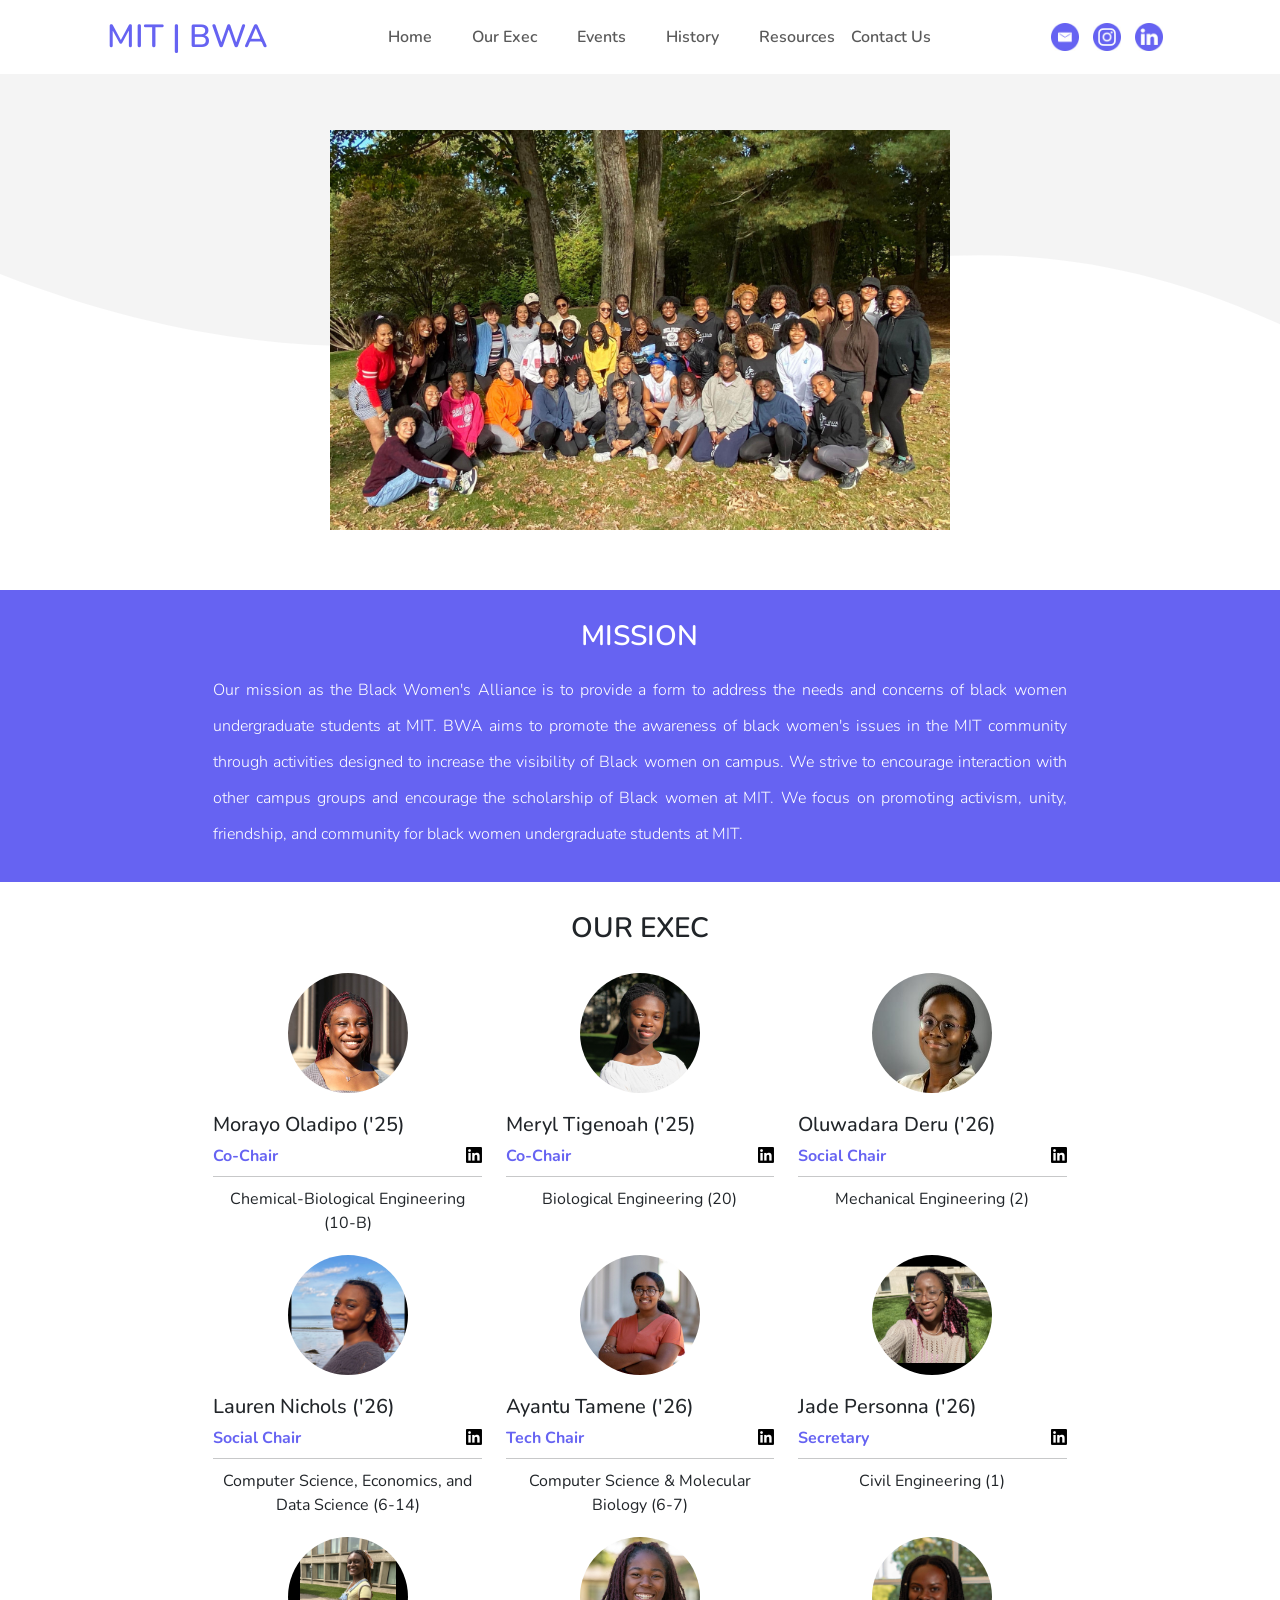
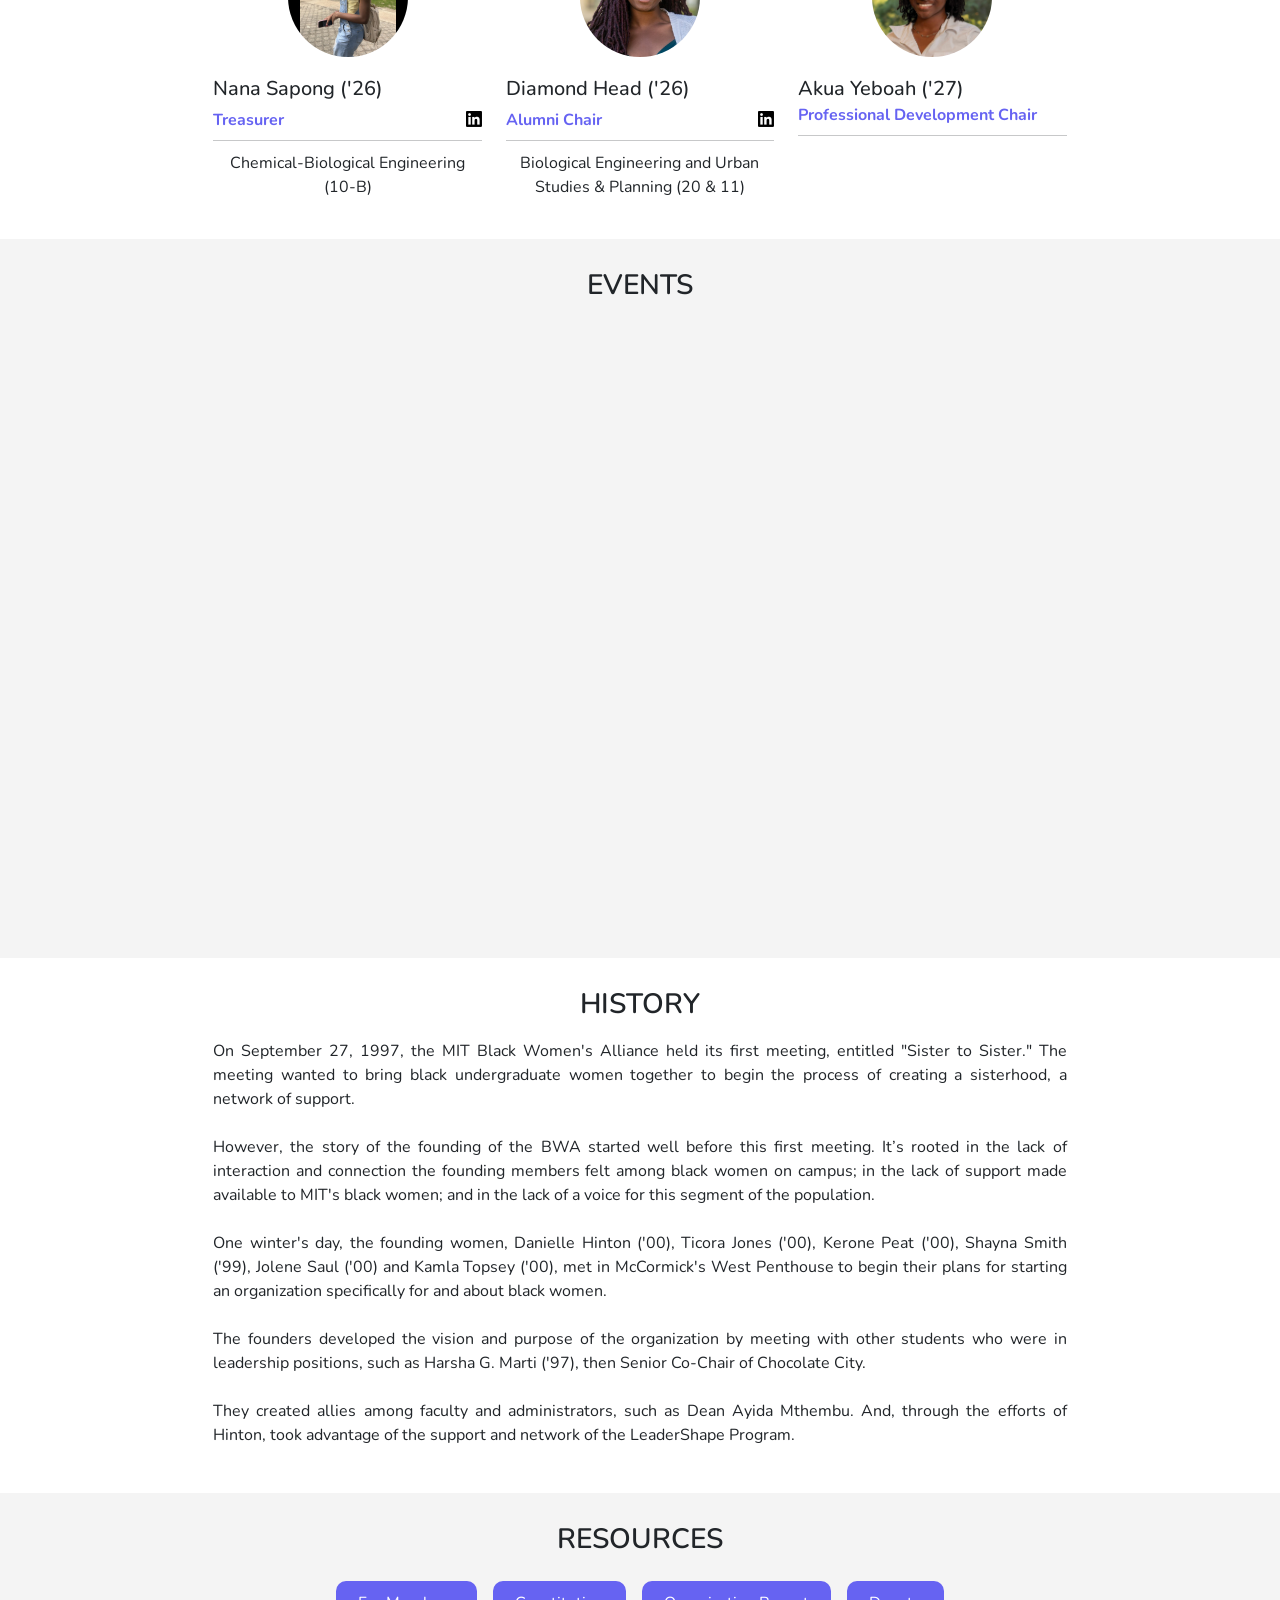
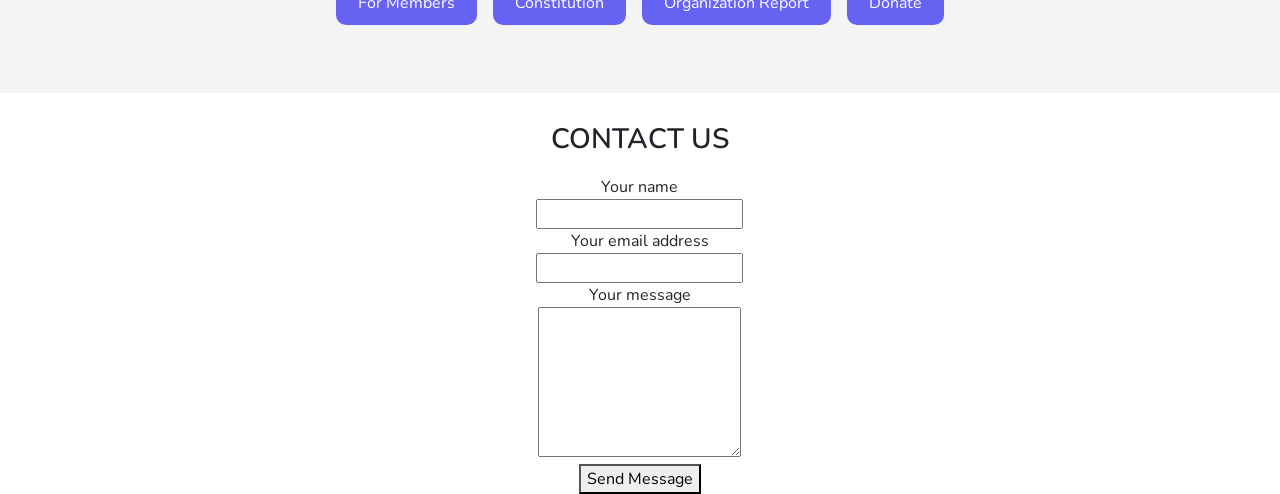
==== index.html @ 475e30d9 "Update index.html" ====
<!DOCTYPE html>
<html>
    <head>
        <!-- Required meta tags -->
        <meta charset="utf-8">
        <meta name="viewport" content="width=device-width, initial-scale=1, shrink-to-fit=no">

        <!-- CSS only -->
        <link href="https://cdn.jsdelivr.net/npm/bootstrap@5.2.0-beta1/dist/css/bootstrap.min.css" rel="stylesheet" integrity="sha384-0evHe/X+R7YkIZDRvuzKMRqM+OrBnVFBL6DOitfPri4tjfHxaWutUpFmBp4vmVor" crossorigin="anonymous">
    
        <!-- My CSS -->
        <link rel="stylesheet" href="./main.css">

        <!-- Google Fonts - Nunito -->
        <link rel="preconnect" href="https://fonts.googleapis.com">
        <link rel="preconnect" href="https://fonts.gstatic.com" crossorigin>
        <link href="https://fonts.googleapis.com/css2?family=Nunito:wght@300;400;600;700&display=swap" rel="stylesheet">

        <title>MIT | BWA</title>
        <link rel="icon" type="image/x-icon" href="images/favicon.ico">
    </head>
    <body>
        <div class="container-fluid">
            <!-- Home Page -->
            <div id="home_page">
                <!-- Navigation Bar -->
                <div class="row justify-content-center" id="fixed-navbar">
                    <div class="col-md-10" style="padding: 0px;">
                        <nav class="navbar sticky-top navbar-expand-md navbar-light" style="padding-right: 0px;">
                            <!-- TODO: figure out why button doesn't open up a menu -->
                            <div id="logo" style="justify-content: left; padding: 10px 0px; display: flex; align-items: center;">
                                <!-- <button class="navbar-toggler" style="margin: 0px 10px;" type="button" data-toggle="collapse" data-target="#navbarSupportedContent" aria-controls="navbarSupportedContent" aria-expanded="false" aria-label="Toggle navigation">
                                    <span class="navbar-toggler-icon"></span>
                                </button> -->

                                <h2 style="margin: 0; font-weight: 600; color: #6663F2;">MIT | BWA</h2>
                            </div>

                            <div class="collapse navbar-collapse" id="navbarNavDropdown" style="justify-content: center;">
                                <ul class="navbar-nav ml-auto">
                                    <li class="nav-item"> <a class="nav-link" href="#home_page" style="padding-right: 32px;">Home</a> </li>
                                    <li class="nav-item"> <a class="nav-link" href="#exec_page" style="padding-right: 32px;">Our Exec</a> </li>
                                    <li class="nav-item"> <a class="nav-link" href="#events_page" style="padding-right: 32px;">Events</a> </li>
                                    <li class="nav-item"> <a class="nav-link" href="#history_page" style="padding-right: 32px;">History</a> </li>
                                    <li class="nav-item"> <a class="nav-link" href="#resources_page">Resources</a> </li>
                                    <li class="nav-item"> <a class="nav-link" href="#contactus_page">Contact Us</a> </li>
                                </ul>
                            </div>

                            <div id="logo" style="align-items: center; justify-content: right;">
                                <a href="mailto: black-women-request@mit.edu"><img src="images/email_purple_round_icon.jpeg" width="28px" style="margin-right: 10px;" alt="Email"></a>
                                <a href="https://www.instagram.com/mit_bwa/?hl=enm" target="_blank"><img src="images/instagram_purple_round_icon.jpeg" width="28px" style="margin-right: 10px;" alt="instagram_round_icon"></a>
                                <a href="https://www.linkedin.com/groups/13907779/" target="_blank"><img src="images/linkedin_purple_round_icon.jpeg" width="28px" style="margin-right: 10px;" alt="LinkedIn"></a>
                            </div>
                        </nav>
                    </div>
                </div>

                <!-- Image Slider & Background -->
                <div class="row justify-content-center" style="margin-bottom: 60px;">
                    <div class="col" style="padding: 0px; text-align: center;">
                        <!-- Generated by https://smooth.ie/blogs/news/svg-wavey-transitions-between-sections -->
                        <div style="height: 380px; overflow: hidden;" >
                            <svg viewBox="0 0 500 150" preserveAspectRatio="none" style="height: 100%; width: 100%; background-color: #F4F4F4">
                                <path d="M-19.19,100.17 C234.20,211.68 317.72,20.23 531.60,144.58 L500.00,150.00 L0.00,150.00 Z" style="stroke: none; fill: white;">
                                </path>
                            </svg>
                        </div>

                        <img src="images/bwa_retreat.JPEG" height="400px" style="margin-top: -250px;" alt="">
                    </div>
                </div>

                <!-- Mission Section -->
                <div class="row justify-content-center" style="background-color: #6663F2;">
                    <div class="col-md-8" style="padding: 0px; text-align: center;">
                        <div style="color: white; padding: 30px 0px;">
                            <h3 id="mission" class="section-header">Mission</h3>
                            <p style="text-align: justify; text-justify: inter-word; line-height: 36px; font-weight: 300; margin-bottom: 0px;">Our mission as the Black Women's Alliance is to provide a form to address the needs and concerns of black women undergraduate students at MIT. BWA aims to promote the awareness of black women's issues in the MIT community through activities designed to increase the visibility of Black women on campus. We strive to encourage interaction with other campus groups and encourage the scholarship of Black women at MIT. We focus on promoting activism, unity, friendship, and community for black women undergraduate students at MIT.</p>
                        </div>
                    </div>
                </div>
            </div>

            <!-- Exec Page -->
            <div id="exec_page">
            <!-- <div id="exec_page" style="display: none"> -->
                <div class="row justify-content-center">
                    <div class="col-md-8" style="padding: 0px; text-align: center;">
                        <div style="padding: 30px 0px;">
                            <h3 class="section-header">Our Exec</h3>

                            <!-- 1st Row of Exec Members -->
                            <div class="row" style="padding-top: 10px;">
                                <div class="col-md-4">
                                    <img src="images/headshot morayo.jpg" class="profile_img" width="120px" alt="">
                                    
                                    <div style="text-align: left;">
                                        <h4 style="font-size: 20px; margin-top: 20px; margin-bottom: 5px;">Morayo Oladipo ('25)</h4>
                                        <div style="display: flex; justify-content: space-between; align-items: end;">
                                            <h5 style="font-size: 16px; color: #6663F2; font-weight: 700; margin-bottom: 0px;">Co-Chair</h5>
                                            <a href="https://www.linkedin.com/in/morayo-oladipo-827b77215" target="_blank"><img src="images/linkedin_square_icon.png" width="16px" alt=""></a>
                                        </div>
                                        <hr style="margin: 10px 0px;">
                                        <p style="margin-bottom: 10px; text-align: center;">Chemical-Biological Engineering (10-B)</p>
                                    </div>
                                </div>
                                <div class="col-md-4">
                                    <img src="images/meryl headshot.jpg" class="profile_img" width="120px" alt="">
                                    <div style="text-align: left;">
                                        <h4 style="font-size: 20px; margin-top: 20px; margin-bottom: 5px;">Meryl Tigenoah ('25)</h4>
                                        <div style="display: flex; justify-content: space-between; align-items: end;">
                                            <h5 style="font-size: 16px; color: #6663F2; font-weight: 700; margin-bottom: 0px;">Co-Chair</h5>
                                            <a href="https://www.linkedin.com/in/meryl-tigenoah-8b753a23a" target="_blank"><img src="images/linkedin_square_icon.png" width="16px" alt=""></a>
                                        </div>
                                        <hr style="margin: 10px 0px;">
                                        <p style="margin-bottom: 10px; text-align: center;">Biological Engineering (20)</p>
                                    </div>
                                </div>
                                <div class="col-md-4">
                                    <img src="images/Oluwadara Deru Headshot.jpg" class="profile_img" width="120px" height="120px" alt="">
                                    <div style="text-align: left;">
                                        <h4 style="font-size: 20px; margin-top: 20px; margin-bottom: 5px;">Oluwadara Deru ('26)</h4>
                                        <div style="display: flex; justify-content: space-between; align-items: end;">
                                            <h5 style="font-size: 16px; color: #6663F2; font-weight: 700; margin-bottom: 0px;">Social Chair</h5>
                                            <a href="https://www.linkedin.com/in/oluwadaraderu/" target="_blank"><img src="images/linkedin_square_icon.png" width="16px" alt=""></a>
                                        </div>
                                        <hr style="margin: 10px 0px;">
                                        <p style="margin-bottom: 10px; text-align: center;">Mechanical Engineering (2)</p>
                                    </div>
                                </div>
                            </div>

                            <!-- 2nd Row of Exec Members -->
                            <div class="row" style="padding-top: 10px;">
                                <div class="col-md-4">
                                    <img src="images/laurenphoto.jpeg" class="profile_img" width="120px" height="120px" alt="">
                                    <div style="text-align: left;">
                                        <h4 style="font-size: 20px; margin-top: 20px; margin-bottom: 5px;">Lauren Nichols ('26)</h4>
                                        <div style="display: flex; justify-content: space-between; align-items: end;">
                                            <h5 style="font-size: 16px; color: #6663F2; font-weight: 700; margin-bottom: 0px;">Social Chair</h5>
                                            <a href="https://www.linkedin.com/in/laurennichols26/" target="_blank"><img src="images/linkedin_square_icon.png" width="16px" alt=""></a>
                                        </div>
                                        <hr style="margin: 10px 0px;">
                                        <p style="margin-bottom: 10px; text-align: center;">Computer Science, Economics, and Data Science (6-14)</p>
                                    </div>
                                </div>
                                <div class="col-md-4">
                                    <img src="images/Ayantu-headshot.jpg" class="profile_img" width="120px" alt="">
                                    <div style="text-align: left; max-width: 300px;">
                                        <h4 style="font-size: 20px; margin-top: 20px; margin-bottom: 5px;">Ayantu Tamene ('26)</h4>
                                        <div style="display: flex; justify-content: space-between; align-items: end;">
                                            <h5 style="font-size: 16px; color: #6663F2; font-weight: 700; margin-bottom: 0px;">Tech Chair</h5>
                                            <a href="https://www.linkedin.com/in/ayantu-tamene/" target="_blank"><img src="images/linkedin_square_icon.png" width="16px" alt=""></a>
                                        </div>
                                        <hr style="margin: 10px 0px;">
                                        <p style="margin-bottom: 10px; text-align: center;">Computer Science & Molecular Biology (6-7)</p>
                                    </div>
                                </div>
                                <div class="col-md-4">
                                    <img src="images/Jadespic.jpg" class="profile_img" width="120px" height="120px" alt="">
                                    <div style="text-align: left;">
                                        <h4 style="font-size: 20px; margin-top: 20px; margin-bottom: 5px;">Jade Personna ('26)</h4>
                                        <div style="display: flex; justify-content: space-between; align-items: end;">
                                            <h5 style="font-size: 16px; color: #6663F2; font-weight: 700; margin-bottom: 0px;">Secretary</h5>
                                            <a href="https://www.linkedin.com/in/jade-personna/" target="_blank"><img src="images/linkedin_square_icon.png" width="16px" alt=""></a>
                                        </div>
                                        <hr style="margin: 10px 0px;">
                                        <p style="margin-bottom: 10px; text-align: center;">Civil Engineering (1)</p>
                                    </div>
                                </div>
                            </div>

                            <!-- 3rd Row of Exec Members -->
                            <div class="row" style="padding-top: 10px;">
                                <div class="col-md-4">
                                    <img src="images/Nanaspic.jpg" class="profile_img" width="120px" height="120px" alt="">
                                    <div style="text-align: left; max-width: 300px;">
                                        <h4 style="font-size: 20px; margin-top: 20px; margin-bottom: 5px;">Nana Sapong ('26)</h4>
                                        <div style="display: flex; justify-content: space-between; align-items: end;">
                                            <h5 style="font-size: 16px; color: #6663F2; font-weight: 700; margin-bottom: 0px;">Treasurer</h5>
                                            <a href="https://www.linkedin.com/in/nana-sapong/" target="_blank"><img src="images/linkedin_square_icon.png" width="16px" alt=""></a>
                                        </div>
                                        <hr style="margin: 10px 0px;">
                                        <p style="margin-bottom: 10px; text-align: center;">Chemical-Biological Engineering (10-B)</p>
                                    </div>
                                </div>
                                <div class="col-md-4">
                                    <img src="images/Diamond Headshot.jpg" class="profile_img" width="120px" alt="">
                                    <div style="text-align: left; max-width: 300px;">
                                        <h4 style="font-size: 20px; margin-top: 20px; margin-bottom: 5px;">Diamond Head ('26)</h4>
                                        <div style="display: flex; justify-content: space-between; align-items: end;">
                                            <h5 style="font-size: 16px; color: #6663F2; font-weight: 700; margin-bottom: 0px;">Alumni Chair</h5>
                                            <!-- TODO: get linkedIn link -->
                                            <a href="https://www.linkedin.com/in/diamondikhead/" target="_blank"><img src="images/linkedin_square_icon.png" width="16px" alt=""></a>
                                        </div>
                                        <hr style="margin: 10px 0px;">
                                        <p style="margin-bottom: 10px; text-align: center;">Biological Engineering and Urban Studies & Planning (20 & 11)</p>
                                    </div>
                                </div>
                                <div class="col-md-4">
                                    <img src="images/Akua_headshot.JPG" class="profile_img" width="120px" height="120px" alt="">
                                    <div style="text-align: left; max-width: 300px;">
                                        <h4 style="font-size: 20px; margin-top: 20px; margin-bottom: 5px;">Akua Yeboah ('27)</h4>
                                        <div style="display: flex; justify-content: space-between; align-items: end;">
                                            <h5 style="font-size: 16px; color: #6663F2; font-weight: 700; margin-bottom: 0px;">Professional Development Chair</h5>
                                        </div>
                                        <hr style="margin: 10px 0px;">
                                    </div>
                                </div>
                            </div>
                        </div>
                    </div>
                </div>
            </div>

            <!-- Events Page -->
            <div id="events_page">
                <div class="row justify-content-center" style="background-color: #F4F4F4;">
                    <div class="col-md-8" style="padding: 0px; text-align: center;">
                        <div style="padding: 30px 0px;">
                            <h3 class="section-header">Events</h3>
                            <iframe src="https://calendar.google.com/calendar/embed?src=c_36a506226c9161cd69c0ce2bb477797750a9ad14116702dc4df2ae7e49a06d72%40group.calendar.google.com&ctz=America%2FNew_York" style="border: 0" width="800" height="600" frameborder="0" scrolling="no"></iframe>
                        </div>
                    </div>
                </div>
            </div>

            <!-- History Page -->
            <div id="history_page">
                <div class="row justify-content-center">
                    <div class="col-md-8" style="padding: 0px; text-align: center;">
                        <div style="padding: 30px 0px;">
                            <h3 class="section-header">History</h3>

                            <p style="text-align: justify; text-justify: inter-word;">
                                On September 27, 1997, the MIT Black Women's Alliance held its first meeting, entitled "Sister to Sister." The meeting wanted to bring black undergraduate women together to begin the process of creating a sisterhood, a network of support.
                                </br></br>
                                However, the story of the founding of the BWA started well before this first meeting. It’s rooted in the lack of interaction and connection the founding members felt among black women on campus; in the lack of support made available to MIT's black women; and in the lack of a voice for this segment of the population.
                                </br></br>
                                One winter's day, the founding women, Danielle Hinton ('00), Ticora Jones ('00), Kerone Peat ('00), Shayna Smith ('99), Jolene Saul ('00) and Kamla Topsey ('00), met in McCormick's West Penthouse to begin their plans for starting an organization specifically for and about black women.
                                </br></br>
                                The founders developed the vision and purpose of the organization by meeting with other students who were in leadership positions, such as Harsha G. Marti ('97), then Senior Co-Chair of Chocolate City.
                                </br></br>
                                They created allies among faculty and administrators, such as Dean Ayida Mthembu. And, through the efforts of Hinton, took advantage of the support and network of the LeaderShape Program.
                            </p>
                        </div>
                    </div>
                </div>
            </div>

            <!-- Resources Page -->
            <div id="resources_page">
                <div class="row justify-content-center" style="background-color: #F4F4F4;">
                    <div class="col-md-8" style="padding: 0px; text-align: center;">
                        <div style="padding: 30px 0px; height: 200px;">
                            <h3 id="resources" class="section-header">Resources</h3>

                            <a class="button" href="https://drive.google.com/drive/folders/1vDmls9LN3czCM2ZUGc-2cJF_Uo_EDAh0" target="_blank">For Members</a>
                            <a class="button" href="resources/BWAConstitution.pdf" target="_blank">Constitution</a>
                            <a class="button" href="https://drive.google.com/file/d/1W6jxO-6vdyaMctgXhqWmneNqyv9haRl4/view?usp=sharing" target="_blank">Organization Report</a>
                            <a class="button" href="https://giving.mit.edu/form?fundId=2720052" target="_blank">Donate</a>
                        </div>
                    </div>
                </div>
            </div>

            <!-- Contact Us Page -->
            <div id="contactus_page">
                <div class="row justify-content-center">
                    <div class="col-md-8" style="padding: 0px; text-align: center;">
                        <div class="container">
                            <div style="padding: 30px 0px; height: 200px;">
                                <h3 id="contactus" class="section-header">Contact Us</h3>
                                <form id="fcf-form-id" class="fcf-form-class" method="post" action="contact-form-process.php">
                                    <div class="fcf-form-group">
                                        <label for="Name" class="fcf-label">Your name</label>
                                        <div class="fcf-input-group">
                                            <input type="text" id="Name" name="Name" class="fcf-form-control" required>
                                        </div>
                                    </div>
                            
                                    <div class="fcf-form-group">
                                        <label for="Email" class="fcf-label">Your email address</label>
                                        <div class="fcf-input-group">
                                            <input type="email" id="Email" name="Email" class="fcf-form-control" required>
                                        </div>
                                    </div>
                            
                                    <div class="fcf-form-group">
                                        <label for="Message" class="fcf-label">Your message</label>
                                        <div class="fcf-input-group">
                                            <textarea id="Message" name="Message" class="fcf-form-control" rows="6" maxlength="3000" required></textarea>
                                        </div>
                                    </div>
                            
                                    <div class="fcf-form-group">
                                        <button type="submit" id="fcf-button" class="fcf-btn fcf-btn-primary fcf-btn-lg fcf-btn-block">Send Message</button>
                                    </div>
                                </div>
                            
                                </form>
                        </div>
                    </div>
                </div>
            </div>

            <!-- Footer -->
            <!-- <div style="height: 60px;"></div> -->
        </div>
    </body>
</html>
---- main.css ----
html, body {
    font-family: 'Nunito';
    scroll-behavior: smooth;
}

.main {
    height: 550px;
}

#fixed-navbar {
    overflow: hidden;
    background-color: #fff;
    position: fixed;
    top: 0;
    width: 100%;
}

.nav-link {
    font-family: 'Nunito';
    font-size: 16px; 
    font-weight: 600;
    padding: 8px 16px;
    transition: color 0.5s;
    /* letter-spacing: 3px; */
}

.nav-link:hover {
    color: black; 
    font-weight: 900;
    cursor: pointer;
}

.navbar-nav span {
    padding-top: 5px;
    font-size: 13px;
    /* color: rgba(0,0,0,0.5); */
}

.section-header {
    font-weight: 600;
    padding-bottom: 10px;
    text-transform: uppercase;
}

.profile_img {
    border-radius: 50%;
}

.button {
    background-color: #6663F2;
    border: none;
    color: white;
    padding: 10px 22px;
    margin: 6px;
    text-align: center;
    text-decoration: none;
    display: inline-block;
    font-size: 16px;
    border-radius: 10px;
}

.button:visited{
    color:white;
}

.button:hover{
    background-color: #6563f2a5;
}

.button:focus{
    background-color: #6563f2a5;
}

#logo img {
    transition: opacity 0.5s;
    opacity: 1;  
}

#logo img:hover {
    opacity: 0.6;
}

#main_bg {
    /* https://bennettfeely.com/clippy/ */
    clip-path: polygon(0 0, 100% 0, 100% 100%, 0 69%);
}

/* If the screen size is 820px wide or more */
@media screen and (min-width: 820px) {
    #header-text {
        font-size: 2vw;
    }
}
  
/* If the screen size is 820px wide or less */
@media screen and (max-width: 820px) {
    #header-text {
        font-size: 16px;
    }
}
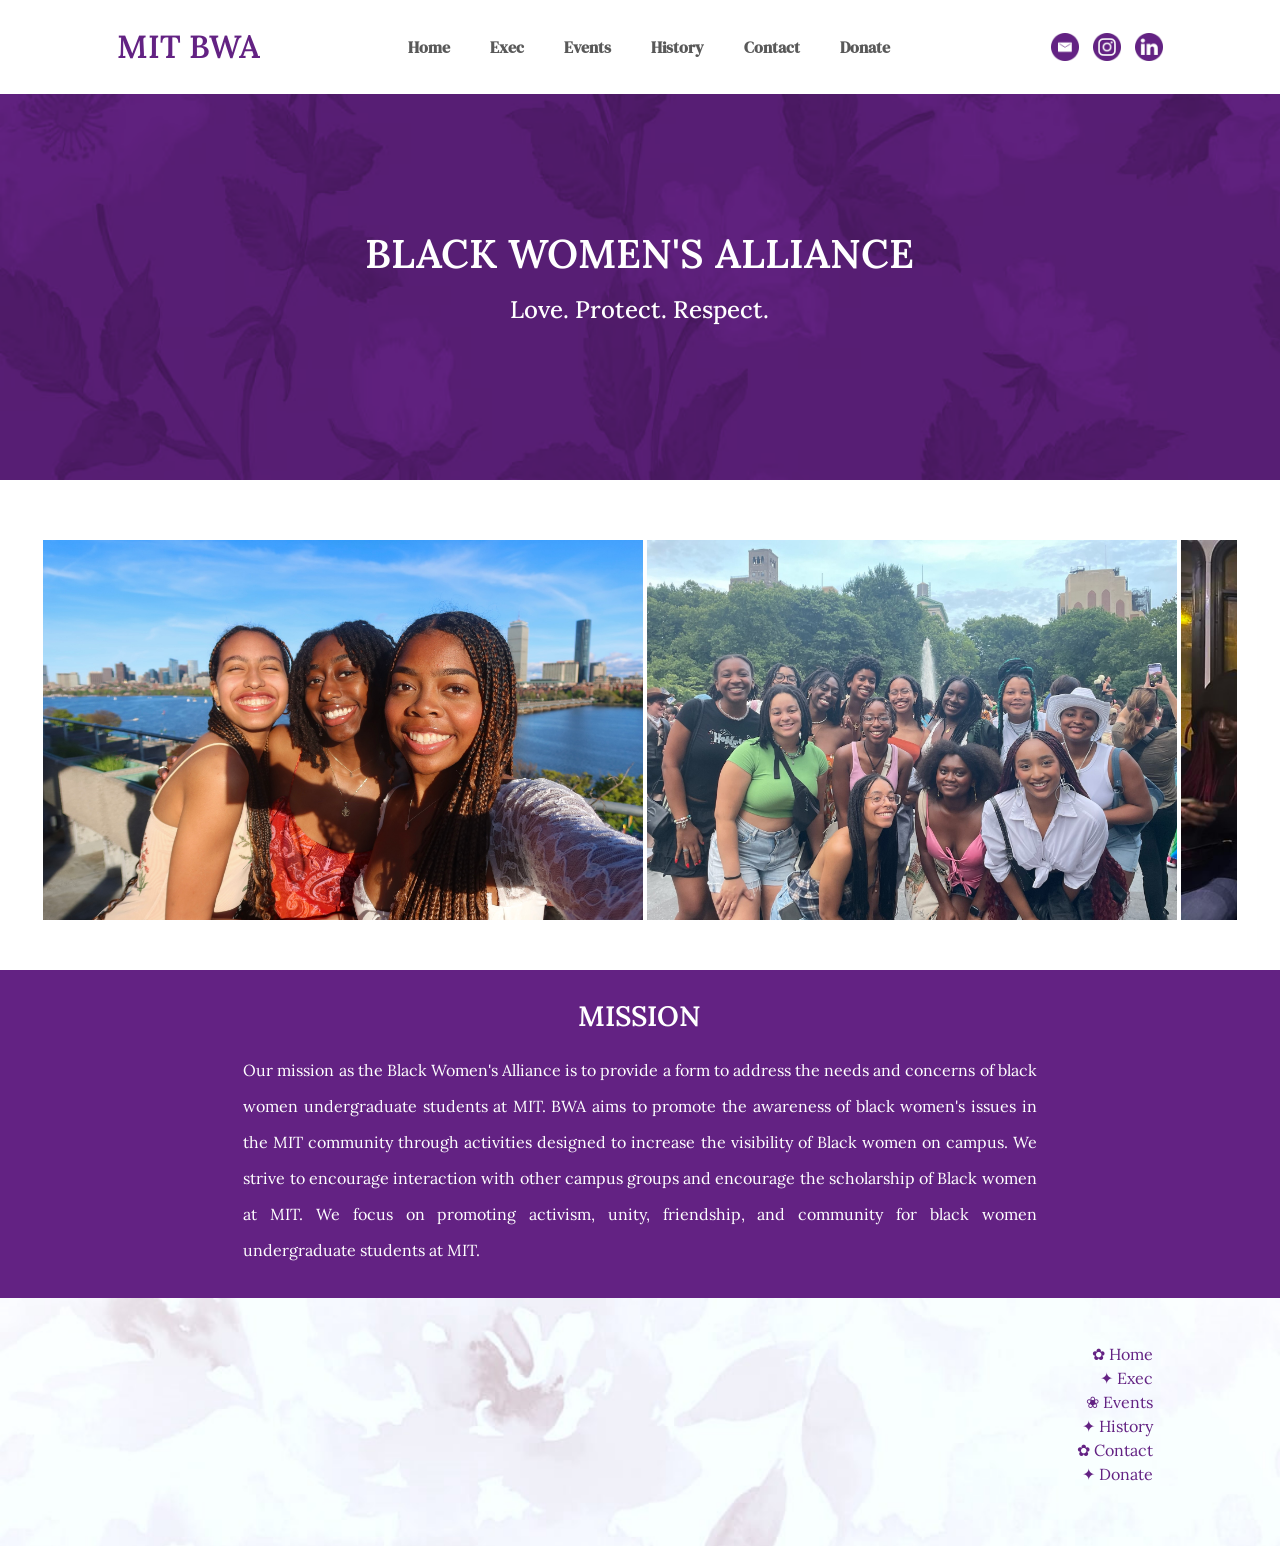
==== commit 0f84b781: "Website Update for 24-25 (TLDR, updated exec information and website design for 24-25}: sections spl" ====
--- a/index.html
+++ b/index.html
@@ -1,312 +1,244 @@
 <!DOCTYPE html>
 <html>
-    <head>
-        <!-- Required meta tags -->
-        <meta charset="utf-8">
-        <meta name="viewport" content="width=device-width, initial-scale=1, shrink-to-fit=no">
-
-        <!-- CSS only -->
-        <link href="https://cdn.jsdelivr.net/npm/bootstrap@5.2.0-beta1/dist/css/bootstrap.min.css" rel="stylesheet" integrity="sha384-0evHe/X+R7YkIZDRvuzKMRqM+OrBnVFBL6DOitfPri4tjfHxaWutUpFmBp4vmVor" crossorigin="anonymous">
-    
-        <!-- My CSS -->
-        <link rel="stylesheet" href="./main.css">
-
-        <!-- Google Fonts - Nunito -->
-        <link rel="preconnect" href="https://fonts.googleapis.com">
-        <link rel="preconnect" href="https://fonts.gstatic.com" crossorigin>
-        <link href="https://fonts.googleapis.com/css2?family=Nunito:wght@300;400;600;700&display=swap" rel="stylesheet">
-
-        <title>MIT | BWA</title>
-        <link rel="icon" type="image/x-icon" href="images/favicon.ico">
-    </head>
-    <body>
-        <div class="container-fluid">
-            <!-- Home Page -->
-            <div id="home_page">
-                <!-- Navigation Bar -->
-                <div class="row justify-content-center" id="fixed-navbar">
-                    <div class="col-md-10" style="padding: 0px;">
-                        <nav class="navbar sticky-top navbar-expand-md navbar-light" style="padding-right: 0px;">
-                            <!-- TODO: figure out why button doesn't open up a menu -->
-                            <div id="logo" style="justify-content: left; padding: 10px 0px; display: flex; align-items: center;">
-                                <!-- <button class="navbar-toggler" style="margin: 0px 10px;" type="button" data-toggle="collapse" data-target="#navbarSupportedContent" aria-controls="navbarSupportedContent" aria-expanded="false" aria-label="Toggle navigation">
+
+<head>
+    <!-- Required meta tags -->
+    <meta charset="utf-8">
+    <meta name="viewport" content="width=device-width, initial-scale=1, shrink-to-fit=no">
+    <meta property="og:image" content="images/favicon.png" />
+
+    <!-- CSS only -->
+    <link href="https://cdn.jsdelivr.net/npm/bootstrap@5.2.0-beta1/dist/css/bootstrap.min.css" rel="stylesheet"
+        integrity="sha384-0evHe/X+R7YkIZDRvuzKMRqM+OrBnVFBL6DOitfPri4tjfHxaWutUpFmBp4vmVor" crossorigin="anonymous">
+
+    <!-- My CSS -->
+    <link rel="stylesheet" href="./main.css">
+
+    <!-- Google Fonts - Nunito -->
+    <link rel="preconnect" href="https://fonts.googleapis.com">
+    <link rel="preconnect" href="https://fonts.gstatic.com" crossorigin>
+    <!-- <link href="https://fonts.googleapis.com/css2?family=Nunito:wght@300;400;600;700&display=swap" rel="stylesheet"> -->
+    <link href="https://fonts.googleapis.com/css2?family=DM+Serif+Display:ital@0;1&display=swap" rel="stylesheet">
+
+    <!-- Google Fonts - Lora -->
+    <link rel="preconnect" href="https://fonts.googleapis.com">
+    <link rel="preconnect" href="https://fonts.gstatic.com" crossorigin>
+    <link href="https://fonts.googleapis.com/css2?family=Lora:ital,wght@0,400..700;1,400..700&display=swap"
+        rel="stylesheet">
+
+    <title>MIT BWA | Homepage</title>
+    <link rel="icon" type="image/x-icon" href="images/favicon.ico">
+
+    <!-- For the scrolling images
+    Code based on https://designshack.net/articles/css/infinitephotobanner/ -->
+    <style>
+        * {
+            margin: 0;
+            padding: 0;
+        }
+
+        #container {
+            width: 95%;
+            overflow: hidden;
+            margin: 50px auto;
+            background: white;
+        }
+
+        /*photobanner*/
+
+        .photobanner {
+            height: 300px;
+            width: 3550px;
+            margin-bottom: 80px;
+        }
+
+        /*keyframe animations*/
+        .first {
+            -webkit-animation: bannermove 120s linear infinite;
+            -moz-animation: bannermove 120s linear infinite;
+            -ms-animation: bannermove 120s linear infinite;
+            -o-animation: bannermove 120s linear infinite;
+            animation: bannermove 120s linear infinite;
+        }
+
+        /* margin-left calculated by https://www.desmos.com/calculator/8itsz0e9wr, -(sum of 400*w/h for every image) -40 */
+
+        @keyframes bannermove {
+            0% {
+                margin-left: 0px;
+            }
+
+            100% {
+                margin-left: -6452px;
+            }
+        }
+
+        @-moz-keyframes bannermove {
+            0% {
+                margin-left: 0px;
+            }
+
+            100% {
+                margin-left: -6452px;
+            }
+        }
+
+        @-webkit-keyframes bannermove {
+            0% {
+                margin-left: 0px;
+            }
+
+            100% {
+                margin-left: -6452px;
+            }
+        }
+
+        @-ms-keyframes bannermove {
+            0% {
+                margin-left: 0px;
+            }
+
+            100% {
+                margin-left: -6452px;
+            }
+        }
+
+        @-o-keyframes bannermove {
+            0% {
+                margin-left: 0px;
+            }
+
+            100% {
+                margin-left: -6452px;
+            }
+        }
+    </style>
+
+
+</head>
+
+<body>
+    <div class="container-fluid">
+        <!-- Home Page -->
+        <div id="home_page">
+            <!-- Navigation Bar -->
+            <div class="row justify-content-center" id="fixed-navbar">
+                <div class="col-md-10" style="padding: 0px;">
+                    <nav class="navbar sticky-top navbar-expand-md navbar-light" style="padding-right: 0px;">
+                        <!-- TODO: figure out why button doesn't open up a menu -->
+                        <div id="logo"
+                            style="justify-content: left; padding: 10px 0px; display: flex; align-items: center;">
+                            <!-- <button class="navbar-toggler" style="margin: 0px 10px;" type="button" data-toggle="collapse" data-target="#navbarSupportedContent" aria-controls="navbarSupportedContent" aria-expanded="false" aria-label="Toggle navigation">
                                     <span class="navbar-toggler-icon"></span>
                                 </button> -->
 
-                                <h2 style="margin: 0; font-weight: 600; color: #6663F2;">MIT | BWA</h2>
-                            </div>
-
-                            <div class="collapse navbar-collapse" id="navbarNavDropdown" style="justify-content: center;">
-                                <ul class="navbar-nav ml-auto">
-                                    <li class="nav-item"> <a class="nav-link" href="#home_page" style="padding-right: 32px;">Home</a> </li>
-                                    <li class="nav-item"> <a class="nav-link" href="#exec_page" style="padding-right: 32px;">Our Exec</a> </li>
-                                    <li class="nav-item"> <a class="nav-link" href="#events_page" style="padding-right: 32px;">Events</a> </li>
-                                    <li class="nav-item"> <a class="nav-link" href="#history_page" style="padding-right: 32px;">History</a> </li>
-                                    <li class="nav-item"> <a class="nav-link" href="#resources_page">Resources</a> </li>
-                                    <li class="nav-item"> <a class="nav-link" href="#contactus_page">Contact Us</a> </li>
-                                </ul>
-                            </div>
-
-                            <div id="logo" style="align-items: center; justify-content: right;">
-                                <a href="mailto: black-women-request@mit.edu"><img src="images/email_purple_round_icon.jpeg" width="28px" style="margin-right: 10px;" alt="Email"></a>
-                                <a href="https://www.instagram.com/mit_bwa/?hl=enm" target="_blank"><img src="images/instagram_purple_round_icon.jpeg" width="28px" style="margin-right: 10px;" alt="instagram_round_icon"></a>
-                                <a href="https://www.linkedin.com/groups/13907779/" target="_blank"><img src="images/linkedin_purple_round_icon.jpeg" width="28px" style="margin-right: 10px;" alt="LinkedIn"></a>
-                            </div>
-                        </nav>
+                            <h2 style="margin: 10px; font-weight: 600;"><a style="text-decoration:none; color: #632283;"
+                                    href="index.html">MIT BWA</a></h2>
+                        </div>
+
+                        <div class="collapse navbar-collapse" id="navbarNavDropdown" style="justify-content: center;">
+                            <ul class="navbar-nav ml-auto">
+                                <li class="nav-item"> <a class="nav-link" href="index.html"
+                                        style="padding-right: 32px;">Home</a> </li>
+                                <li class="nav-item"> <a class="nav-link" href="exec.html"
+                                        style="padding-right: 32px;">Exec</a> </li>
+                                <li class="nav-item"> <a class="nav-link" href="events.html"
+                                        style="padding-right: 32px;">Events</a> </li>
+                                <li class="nav-item"> <a class="nav-link" href="history.html"
+                                        style="padding-right: 32px;">History</a> </li>
+                                <li class="nav-item"> <a class="nav-link" href="contact.html"
+                                        style="padding-right: 32px;">Contact</a> </li>
+                                <li class="nav-item"> <a class="nav-link" href="donate.html"
+                                        style="padding-right: 32px;">Donate</a> </li>
+                            </ul>
+                        </div>
+
+                        <div id="logo" style="align-items: center; justify-content: right;">
+                            <a href="mailto: black-women-request@mit.edu"><img src="images/email_round_icon_632283.png"
+                                    width="28px" style="margin-right: 10px;" alt="Email"></a>
+                            <a href="https://www.instagram.com/mit_bwa/?hl=enm" target="_blank"><img
+                                    src="images/instagram_round_icon_632283.png" width="28px"
+                                    style="margin-right: 10px;" alt="instagram_round_icon"></a>
+                            <a href="https://www.linkedin.com/groups/13907779/" target="_blank"><img
+                                    src="images/linkedin_round_icon_632283.png" width="28px" style="margin-right: 10px;"
+                                    alt="LinkedIn"></a>
+                        </div>
+                    </nav>
+                </div>
+            </div>
+
+            <!-- Title Header --><!--background-color: #632283;-->
+            <div class="row justify-content-center"
+                style="margin-bottom: 60px; background-image: url('images/floral-background-1.png'); background-repeat: no-repeat; background-size: cover;">
+                <div class="col-md-8" style="padding: 0px; text-align: center;">
+                    <div style="color: white; padding: 30px 0px; margin-top: 200px; height: 280px">
+
+                        <h1 class="section-header">Black Women's Alliance</h1>
+                        <h4 style="text-align: center;">Love. Protect. Respect.</h4>
                     </div>
                 </div>
-
-                <!-- Image Slider & Background -->
-                <div class="row justify-content-center" style="margin-bottom: 60px;">
-                    <div class="col" style="padding: 0px; text-align: center;">
-                        <!-- Generated by https://smooth.ie/blogs/news/svg-wavey-transitions-between-sections -->
-                        <div style="height: 380px; overflow: hidden;" >
-                            <svg viewBox="0 0 500 150" preserveAspectRatio="none" style="height: 100%; width: 100%; background-color: #F4F4F4">
-                                <path d="M-19.19,100.17 C234.20,211.68 317.72,20.23 531.60,144.58 L500.00,150.00 L0.00,150.00 Z" style="stroke: none; fill: white;">
-                                </path>
-                            </svg>
-                        </div>
-
-                        <img src="images/bwa_retreat.JPEG" height="400px" style="margin-top: -250px;" alt="">
+            </div>
+
+            <!-- Scrolling Images -->
+            <div id="container">
+                <div class="photobanner">
+                    <img class="first" src="images/photos/1.jpg" alt="" height="400px" />
+                    <img src="images/photos/2.jpeg" alt="" height="400px" />
+                    <img src="images/photos/3.jpg" alt="" height="400px" />
+                    <img src="images/photos/4.jpeg" alt="" height="400px" />
+                    <img src="images/photos/5.jpeg" alt="" height="400px" />
+                    <img src="images/photos/6.JPEG" alt="" height="400px" />
+                    <img src="images/photos/7.jpg" alt="" height="400px" />
+                    <img src="images/photos/8.jpg" alt="" height="400px" />
+                    <img src="images/photos/9.jpg" alt="" height="400px" />
+                    <img src="images/photos/10.jpg" alt="" height="400px" />
+
+                    <!-- repeated images for infinite scroll effect -->
+                    <img src="images/photos/1.jpg" alt="" height="400px" />
+                    <img src="images/photos/2.jpeg" alt="" height="400px" />
+                    <img src="images/photos/3.jpg" alt="" height="400px" />
+                    <!--<img src="images/photos/4.jpeg" alt="" height="400px" />-->
+
+                </div>
+            </div>
+
+            <!-- Mission Section -->
+            <div class="row justify-content-center" style="background-color: #632283;">
+                <div class="col-md-8" style="padding: 0px; text-align: center;">
+                    <div style="color: white; padding: 30px 30px;">
+                        <h3 id="mission" class="section-header">Mission</h3>
+                        <p
+                            style="text-align: justify; text-justify: inter-word; line-height: 36px; font-weight: 300; margin-bottom: 0px;">
+                            Our mission as the Black Women's Alliance is to provide a form to address the needs and
+                            concerns of black women undergraduate students at MIT. BWA aims to promote the awareness of
+                            black women's issues in the MIT community through activities designed to increase the
+                            visibility of Black women on campus. We strive to encourage interaction with other campus
+                            groups and encourage the scholarship of Black women at MIT. We focus on promoting activism,
+                            unity, friendship, and community for black women undergraduate students at MIT.</p>
                     </div>
                 </div>
-
-                <!-- Mission Section -->
-                <div class="row justify-content-center" style="background-color: #6663F2;">
-                    <div class="col-md-8" style="padding: 0px; text-align: center;">
-                        <div style="color: white; padding: 30px 0px;">
-                            <h3 id="mission" class="section-header">Mission</h3>
-                            <p style="text-align: justify; text-justify: inter-word; line-height: 36px; font-weight: 300; margin-bottom: 0px;">Our mission as the Black Women's Alliance is to provide a form to address the needs and concerns of black women undergraduate students at MIT. BWA aims to promote the awareness of black women's issues in the MIT community through activities designed to increase the visibility of Black women on campus. We strive to encourage interaction with other campus groups and encourage the scholarship of Black women at MIT. We focus on promoting activism, unity, friendship, and community for black women undergraduate students at MIT.</p>
-                        </div>
-                    </div>
-                </div>
-            </div>
-
-            <!-- Exec Page -->
-            <div id="exec_page">
-            <!-- <div id="exec_page" style="display: none"> -->
-                <div class="row justify-content-center">
-                    <div class="col-md-8" style="padding: 0px; text-align: center;">
-                        <div style="padding: 30px 0px;">
-                            <h3 class="section-header">Our Exec</h3>
-
-                            <!-- 1st Row of Exec Members -->
-                            <div class="row" style="padding-top: 10px;">
-                                <div class="col-md-4">
-                                    <img src="images/headshot morayo.jpg" class="profile_img" width="120px" alt="">
-                                    
-                                    <div style="text-align: left;">
-                                        <h4 style="font-size: 20px; margin-top: 20px; margin-bottom: 5px;">Morayo Oladipo ('25)</h4>
-                                        <div style="display: flex; justify-content: space-between; align-items: end;">
-                                            <h5 style="font-size: 16px; color: #6663F2; font-weight: 700; margin-bottom: 0px;">Co-Chair</h5>
-                                            <a href="https://www.linkedin.com/in/morayo-oladipo-827b77215" target="_blank"><img src="images/linkedin_square_icon.png" width="16px" alt=""></a>
-                                        </div>
-                                        <hr style="margin: 10px 0px;">
-                                        <p style="margin-bottom: 10px; text-align: center;">Chemical-Biological Engineering (10-B)</p>
-                                    </div>
-                                </div>
-                                <div class="col-md-4">
-                                    <img src="images/meryl headshot.jpg" class="profile_img" width="120px" alt="">
-                                    <div style="text-align: left;">
-                                        <h4 style="font-size: 20px; margin-top: 20px; margin-bottom: 5px;">Meryl Tigenoah ('25)</h4>
-                                        <div style="display: flex; justify-content: space-between; align-items: end;">
-                                            <h5 style="font-size: 16px; color: #6663F2; font-weight: 700; margin-bottom: 0px;">Co-Chair</h5>
-                                            <a href="https://www.linkedin.com/in/meryl-tigenoah-8b753a23a" target="_blank"><img src="images/linkedin_square_icon.png" width="16px" alt=""></a>
-                                        </div>
-                                        <hr style="margin: 10px 0px;">
-                                        <p style="margin-bottom: 10px; text-align: center;">Biological Engineering (20)</p>
-                                    </div>
-                                </div>
-                                <div class="col-md-4">
-                                    <img src="images/Oluwadara Deru Headshot.jpg" class="profile_img" width="120px" height="120px" alt="">
-                                    <div style="text-align: left;">
-                                        <h4 style="font-size: 20px; margin-top: 20px; margin-bottom: 5px;">Oluwadara Deru ('26)</h4>
-                                        <div style="display: flex; justify-content: space-between; align-items: end;">
-                                            <h5 style="font-size: 16px; color: #6663F2; font-weight: 700; margin-bottom: 0px;">Social Chair</h5>
-                                            <a href="https://www.linkedin.com/in/oluwadaraderu/" target="_blank"><img src="images/linkedin_square_icon.png" width="16px" alt=""></a>
-                                        </div>
-                                        <hr style="margin: 10px 0px;">
-                                        <p style="margin-bottom: 10px; text-align: center;">Mechanical Engineering (2)</p>
-                                    </div>
-                                </div>
-                            </div>
-
-                            <!-- 2nd Row of Exec Members -->
-                            <div class="row" style="padding-top: 10px;">
-                                <div class="col-md-4">
-                                    <img src="images/laurenphoto.jpeg" class="profile_img" width="120px" height="120px" alt="">
-                                    <div style="text-align: left;">
-                                        <h4 style="font-size: 20px; margin-top: 20px; margin-bottom: 5px;">Lauren Nichols ('26)</h4>
-                                        <div style="display: flex; justify-content: space-between; align-items: end;">
-                                            <h5 style="font-size: 16px; color: #6663F2; font-weight: 700; margin-bottom: 0px;">Social Chair</h5>
-                                            <a href="https://www.linkedin.com/in/laurennichols26/" target="_blank"><img src="images/linkedin_square_icon.png" width="16px" alt=""></a>
-                                        </div>
-                                        <hr style="margin: 10px 0px;">
-                                        <p style="margin-bottom: 10px; text-align: center;">Computer Science, Economics, and Data Science (6-14)</p>
-                                    </div>
-                                </div>
-                                <div class="col-md-4">
-                                    <img src="images/Ayantu-headshot.jpg" class="profile_img" width="120px" alt="">
-                                    <div style="text-align: left; max-width: 300px;">
-                                        <h4 style="font-size: 20px; margin-top: 20px; margin-bottom: 5px;">Ayantu Tamene ('26)</h4>
-                                        <div style="display: flex; justify-content: space-between; align-items: end;">
-                                            <h5 style="font-size: 16px; color: #6663F2; font-weight: 700; margin-bottom: 0px;">Tech Chair</h5>
-                                            <a href="https://www.linkedin.com/in/ayantu-tamene/" target="_blank"><img src="images/linkedin_square_icon.png" width="16px" alt=""></a>
-                                        </div>
-                                        <hr style="margin: 10px 0px;">
-                                        <p style="margin-bottom: 10px; text-align: center;">Computer Science & Molecular Biology (6-7)</p>
-                                    </div>
-                                </div>
-                                <div class="col-md-4">
-                                    <img src="images/Jadespic.jpg" class="profile_img" width="120px" height="120px" alt="">
-                                    <div style="text-align: left;">
-                                        <h4 style="font-size: 20px; margin-top: 20px; margin-bottom: 5px;">Jade Personna ('26)</h4>
-                                        <div style="display: flex; justify-content: space-between; align-items: end;">
-                                            <h5 style="font-size: 16px; color: #6663F2; font-weight: 700; margin-bottom: 0px;">Secretary</h5>
-                                            <a href="https://www.linkedin.com/in/jade-personna/" target="_blank"><img src="images/linkedin_square_icon.png" width="16px" alt=""></a>
-                                        </div>
-                                        <hr style="margin: 10px 0px;">
-                                        <p style="margin-bottom: 10px; text-align: center;">Civil Engineering (1)</p>
-                                    </div>
-                                </div>
-                            </div>
-
-                            <!-- 3rd Row of Exec Members -->
-                            <div class="row" style="padding-top: 10px;">
-                                <div class="col-md-4">
-                                    <img src="images/Nanaspic.jpg" class="profile_img" width="120px" height="120px" alt="">
-                                    <div style="text-align: left; max-width: 300px;">
-                                        <h4 style="font-size: 20px; margin-top: 20px; margin-bottom: 5px;">Nana Sapong ('26)</h4>
-                                        <div style="display: flex; justify-content: space-between; align-items: end;">
-                                            <h5 style="font-size: 16px; color: #6663F2; font-weight: 700; margin-bottom: 0px;">Treasurer</h5>
-                                            <a href="https://www.linkedin.com/in/nana-sapong/" target="_blank"><img src="images/linkedin_square_icon.png" width="16px" alt=""></a>
-                                        </div>
-                                        <hr style="margin: 10px 0px;">
-                                        <p style="margin-bottom: 10px; text-align: center;">Chemical-Biological Engineering (10-B)</p>
-                                    </div>
-                                </div>
-                                <div class="col-md-4">
-                                    <img src="images/Diamond Headshot.jpg" class="profile_img" width="120px" alt="">
-                                    <div style="text-align: left; max-width: 300px;">
-                                        <h4 style="font-size: 20px; margin-top: 20px; margin-bottom: 5px;">Diamond Head ('26)</h4>
-                                        <div style="display: flex; justify-content: space-between; align-items: end;">
-                                            <h5 style="font-size: 16px; color: #6663F2; font-weight: 700; margin-bottom: 0px;">Alumni Chair</h5>
-                                            <!-- TODO: get linkedIn link -->
-                                            <a href="https://www.linkedin.com/in/diamondikhead/" target="_blank"><img src="images/linkedin_square_icon.png" width="16px" alt=""></a>
-                                        </div>
-                                        <hr style="margin: 10px 0px;">
-                                        <p style="margin-bottom: 10px; text-align: center;">Biological Engineering and Urban Studies & Planning (20 & 11)</p>
-                                    </div>
-                                </div>
-                                <div class="col-md-4">
-                                    <img src="images/Akua_headshot.JPG" class="profile_img" width="120px" height="120px" alt="">
-                                    <div style="text-align: left; max-width: 300px;">
-                                        <h4 style="font-size: 20px; margin-top: 20px; margin-bottom: 5px;">Akua Yeboah ('27)</h4>
-                                        <div style="display: flex; justify-content: space-between; align-items: end;">
-                                            <h5 style="font-size: 16px; color: #6663F2; font-weight: 700; margin-bottom: 0px;">Professional Development Chair</h5>
-                                        </div>
-                                        <hr style="margin: 10px 0px;">
-                                    </div>
-                                </div>
-                            </div>
-                        </div>
-                    </div>
-                </div>
-            </div>
-
-            <!-- Events Page -->
-            <div id="events_page">
-                <div class="row justify-content-center" style="background-color: #F4F4F4;">
-                    <div class="col-md-8" style="padding: 0px; text-align: center;">
-                        <div style="padding: 30px 0px;">
-                            <h3 class="section-header">Events</h3>
-                            <iframe src="https://calendar.google.com/calendar/embed?src=c_36a506226c9161cd69c0ce2bb477797750a9ad14116702dc4df2ae7e49a06d72%40group.calendar.google.com&ctz=America%2FNew_York" style="border: 0" width="800" height="600" frameborder="0" scrolling="no"></iframe>
-                        </div>
-                    </div>
-                </div>
-            </div>
-
-            <!-- History Page -->
-            <div id="history_page">
-                <div class="row justify-content-center">
-                    <div class="col-md-8" style="padding: 0px; text-align: center;">
-                        <div style="padding: 30px 0px;">
-                            <h3 class="section-header">History</h3>
-
-                            <p style="text-align: justify; text-justify: inter-word;">
-                                On September 27, 1997, the MIT Black Women's Alliance held its first meeting, entitled "Sister to Sister." The meeting wanted to bring black undergraduate women together to begin the process of creating a sisterhood, a network of support.
-                                </br></br>
-                                However, the story of the founding of the BWA started well before this first meeting. It’s rooted in the lack of interaction and connection the founding members felt among black women on campus; in the lack of support made available to MIT's black women; and in the lack of a voice for this segment of the population.
-                                </br></br>
-                                One winter's day, the founding women, Danielle Hinton ('00), Ticora Jones ('00), Kerone Peat ('00), Shayna Smith ('99), Jolene Saul ('00) and Kamla Topsey ('00), met in McCormick's West Penthouse to begin their plans for starting an organization specifically for and about black women.
-                                </br></br>
-                                The founders developed the vision and purpose of the organization by meeting with other students who were in leadership positions, such as Harsha G. Marti ('97), then Senior Co-Chair of Chocolate City.
-                                </br></br>
-                                They created allies among faculty and administrators, such as Dean Ayida Mthembu. And, through the efforts of Hinton, took advantage of the support and network of the LeaderShape Program.
-                            </p>
-                        </div>
-                    </div>
-                </div>
-            </div>
-
-            <!-- Resources Page -->
-            <div id="resources_page">
-                <div class="row justify-content-center" style="background-color: #F4F4F4;">
-                    <div class="col-md-8" style="padding: 0px; text-align: center;">
-                        <div style="padding: 30px 0px; height: 200px;">
-                            <h3 id="resources" class="section-header">Resources</h3>
-
-                            <a class="button" href="https://drive.google.com/drive/folders/1vDmls9LN3czCM2ZUGc-2cJF_Uo_EDAh0" target="_blank">For Members</a>
-                            <a class="button" href="resources/BWAConstitution.pdf" target="_blank">Constitution</a>
-                            <a class="button" href="https://drive.google.com/file/d/1W6jxO-6vdyaMctgXhqWmneNqyv9haRl4/view?usp=sharing" target="_blank">Organization Report</a>
-                            <a class="button" href="https://giving.mit.edu/form?fundId=2720052" target="_blank">Donate</a>
-                        </div>
-                    </div>
-                </div>
-            </div>
-
-            <!-- Contact Us Page -->
-            <div id="contactus_page">
-                <div class="row justify-content-center">
-                    <div class="col-md-8" style="padding: 0px; text-align: center;">
-                        <div class="container">
-                            <div style="padding: 30px 0px; height: 200px;">
-                                <h3 id="contactus" class="section-header">Contact Us</h3>
-                                <form id="fcf-form-id" class="fcf-form-class" method="post" action="contact-form-process.php">
-                                    <div class="fcf-form-group">
-                                        <label for="Name" class="fcf-label">Your name</label>
-                                        <div class="fcf-input-group">
-                                            <input type="text" id="Name" name="Name" class="fcf-form-control" required>
-                                        </div>
-                                    </div>
-                            
-                                    <div class="fcf-form-group">
-                                        <label for="Email" class="fcf-label">Your email address</label>
-                                        <div class="fcf-input-group">
-                                            <input type="email" id="Email" name="Email" class="fcf-form-control" required>
-                                        </div>
-                                    </div>
-                            
-                                    <div class="fcf-form-group">
-                                        <label for="Message" class="fcf-label">Your message</label>
-                                        <div class="fcf-input-group">
-                                            <textarea id="Message" name="Message" class="fcf-form-control" rows="6" maxlength="3000" required></textarea>
-                                        </div>
-                                    </div>
-                            
-                                    <div class="fcf-form-group">
-                                        <button type="submit" id="fcf-button" class="fcf-btn fcf-btn-primary fcf-btn-lg fcf-btn-block">Send Message</button>
-                                    </div>
-                                </div>
-                            
-                                </form>
-                        </div>
-                    </div>
-                </div>
-            </div>
-
-            <!-- Footer -->
-            <!-- <div style="height: 60px;"></div> -->
+            </div>
         </div>
-    </body>
-</html>
+
+
+        <!-- Footer ✿✦❀✦✿✦-->
+        <div class="row justify-content-center"
+            style="background-image: url('images/floral-background-2.jpg'); background-repeat: no-repeat; background-size: cover;">
+            <div class="col-md-10" style="padding: 20px; text-align: center;">
+                <div style="color: #632283; padding: 0px 0px;">
+                    <p style="text-align: right;"><br><a href="index.html"
+                            style="color: #632283; text-decoration: none;">✿ Home</a><br><a href="exec.html"
+                            style="color: #632283; text-decoration: none;">✦ Exec</a><br><a href="events.html"
+                            style="color: #632283; text-decoration: none;">❀ Events</a><br><a href="history.html"
+                            style="color: #632283; text-decoration: none;">✦ History</a><br><a href="contact.html"
+                            style="color: #632283; text-decoration: none;">✿ Contact</a><br><a href="donate.html"
+                            style="color: #632283; text-decoration: none;">✦ Donate</a><br><br></p>
+                </div>
+            </div>
+        </div>
+
+
+    </div>
+</body>
+
+</html>
--- a/main.css
+++ b/main.css
@@ -1,6 +1,7 @@
 
 html, body {
-    font-family: 'Nunito';
+    /* font-family: 'Nunito'; */
+    font-family: "Lora", serif;
     scroll-behavior: smooth;
 }
 
@@ -17,7 +18,8 @@
 }
 
 .nav-link {
-    font-family: 'Nunito';
+    /* font-family: 'Nunito'; */
+    font-family: "DM Serif Display", serif;
     font-size: 16px; 
     font-weight: 600;
     padding: 8px 16px;
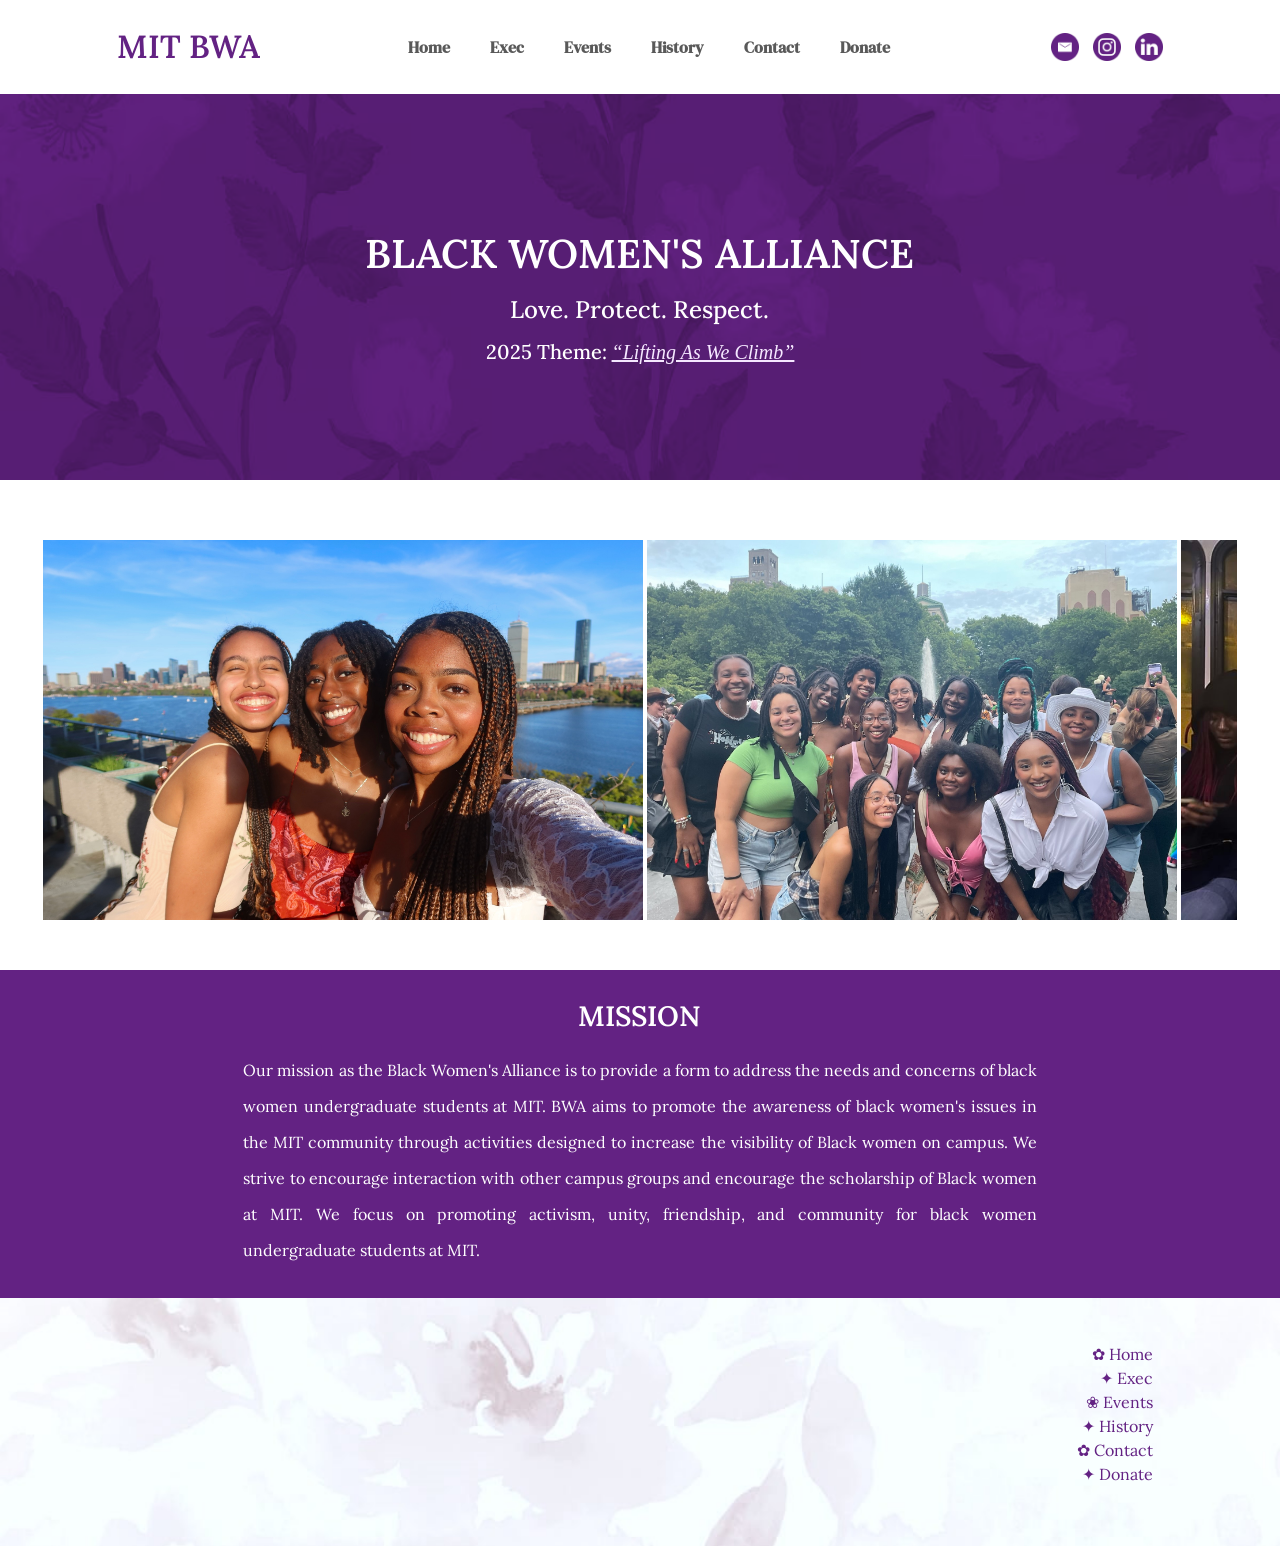
==== commit 4f54e133: "Update index.html" ====
--- a/index.html
+++ b/index.html
@@ -52,16 +52,16 @@
             margin-bottom: 80px;
         }
 
-        /*keyframe animations*/
+        /*keyframe animations, make carousel faster or slower*/
         .first {
-            -webkit-animation: bannermove 120s linear infinite;
-            -moz-animation: bannermove 120s linear infinite;
-            -ms-animation: bannermove 120s linear infinite;
-            -o-animation: bannermove 120s linear infinite;
-            animation: bannermove 120s linear infinite;
-        }
-
-        /* margin-left calculated by https://www.desmos.com/calculator/8itsz0e9wr, -(sum of 400*w/h for every image) -40 */
+            -webkit-animation: bannermove 240s linear infinite;
+            -moz-animation: bannermove 240s linear infinite;
+            -ms-animation: bannermove 240s linear infinite;
+            -o-animation: bannermove 240s linear infinite;
+            animation: bannermove 240s linear infinite;
+        }
+
+        /* margin-left calculated by -400*(sum of width/height for every image) -70 or more or less to smoothen repeat */
 
         @keyframes bannermove {
             0% {
@@ -69,7 +69,7 @@
             }
 
             100% {
-                margin-left: -6452px;
+                margin-left: -10630px;
             }
         }
 
@@ -79,7 +79,7 @@
             }
 
             100% {
-                margin-left: -6452px;
+                margin-left: -10630px;
             }
         }
 
@@ -89,7 +89,7 @@
             }
 
             100% {
-                margin-left: -6452px;
+                margin-left: -10630px;
             }
         }
 
@@ -99,7 +99,7 @@
             }
 
             100% {
-                margin-left: -6452px;
+                margin-left: -10630px;
             }
         }
 
@@ -109,7 +109,7 @@
             }
 
             100% {
-                margin-left: -6452px;
+                margin-left: -10630px;
             }
         }
     </style>
@@ -175,11 +175,19 @@
 
                         <h1 class="section-header">Black Women's Alliance</h1>
                         <h4 style="text-align: center;">Love. Protect. Respect.</h4>
+                        <h5 style="text-align: center; margin-top: 15px;">
+    2025 Theme: 
+    <a href="https://tnmuseum.org/junior-curators/posts/lifting-as-we-climb-mary-church-terrell-and-the-19th-amendment" 
+       target="_blank" 
+       style="color: #f5e8ff; font-style: italic; text-decoration: underline;">
+        “Lifting As We Climb”
+    </a>
+</h5>
                     </div>
                 </div>
             </div>
 
-            <!-- Scrolling Images -->
+            <!-- Scrolling Images, photos from BWA Dropbox -->
             <div id="container">
                 <div class="photobanner">
                     <img class="first" src="images/photos/1.jpg" alt="" height="400px" />
@@ -192,6 +200,17 @@
                     <img src="images/photos/8.jpg" alt="" height="400px" />
                     <img src="images/photos/9.jpg" alt="" height="400px" />
                     <img src="images/photos/10.jpg" alt="" height="400px" />
+
+                    <!-- added 8/28/2024 -->
+                    <img src="images/photos/11.jpeg" alt="" height="400px" />
+                    <img src="images/photos/12.jpeg" alt="" height="400px" />
+                    <img src="images/photos/13.jpeg" alt="" height="400px" />
+                    <img src="images/photos/14.jpeg" alt="" height="400px" />
+                    <img src="images/photos/15.jpeg" alt="" height="400px" />
+                    <img src="images/photos/16.jpg" alt="" height="400px" />
+                    <img src="images/photos/17.jpeg" alt="" height="400px" />
+                    <img src="images/photos/18.jpeg" alt="" height="400px" />
+
 
                     <!-- repeated images for infinite scroll effect -->
                     <img src="images/photos/1.jpg" alt="" height="400px" />
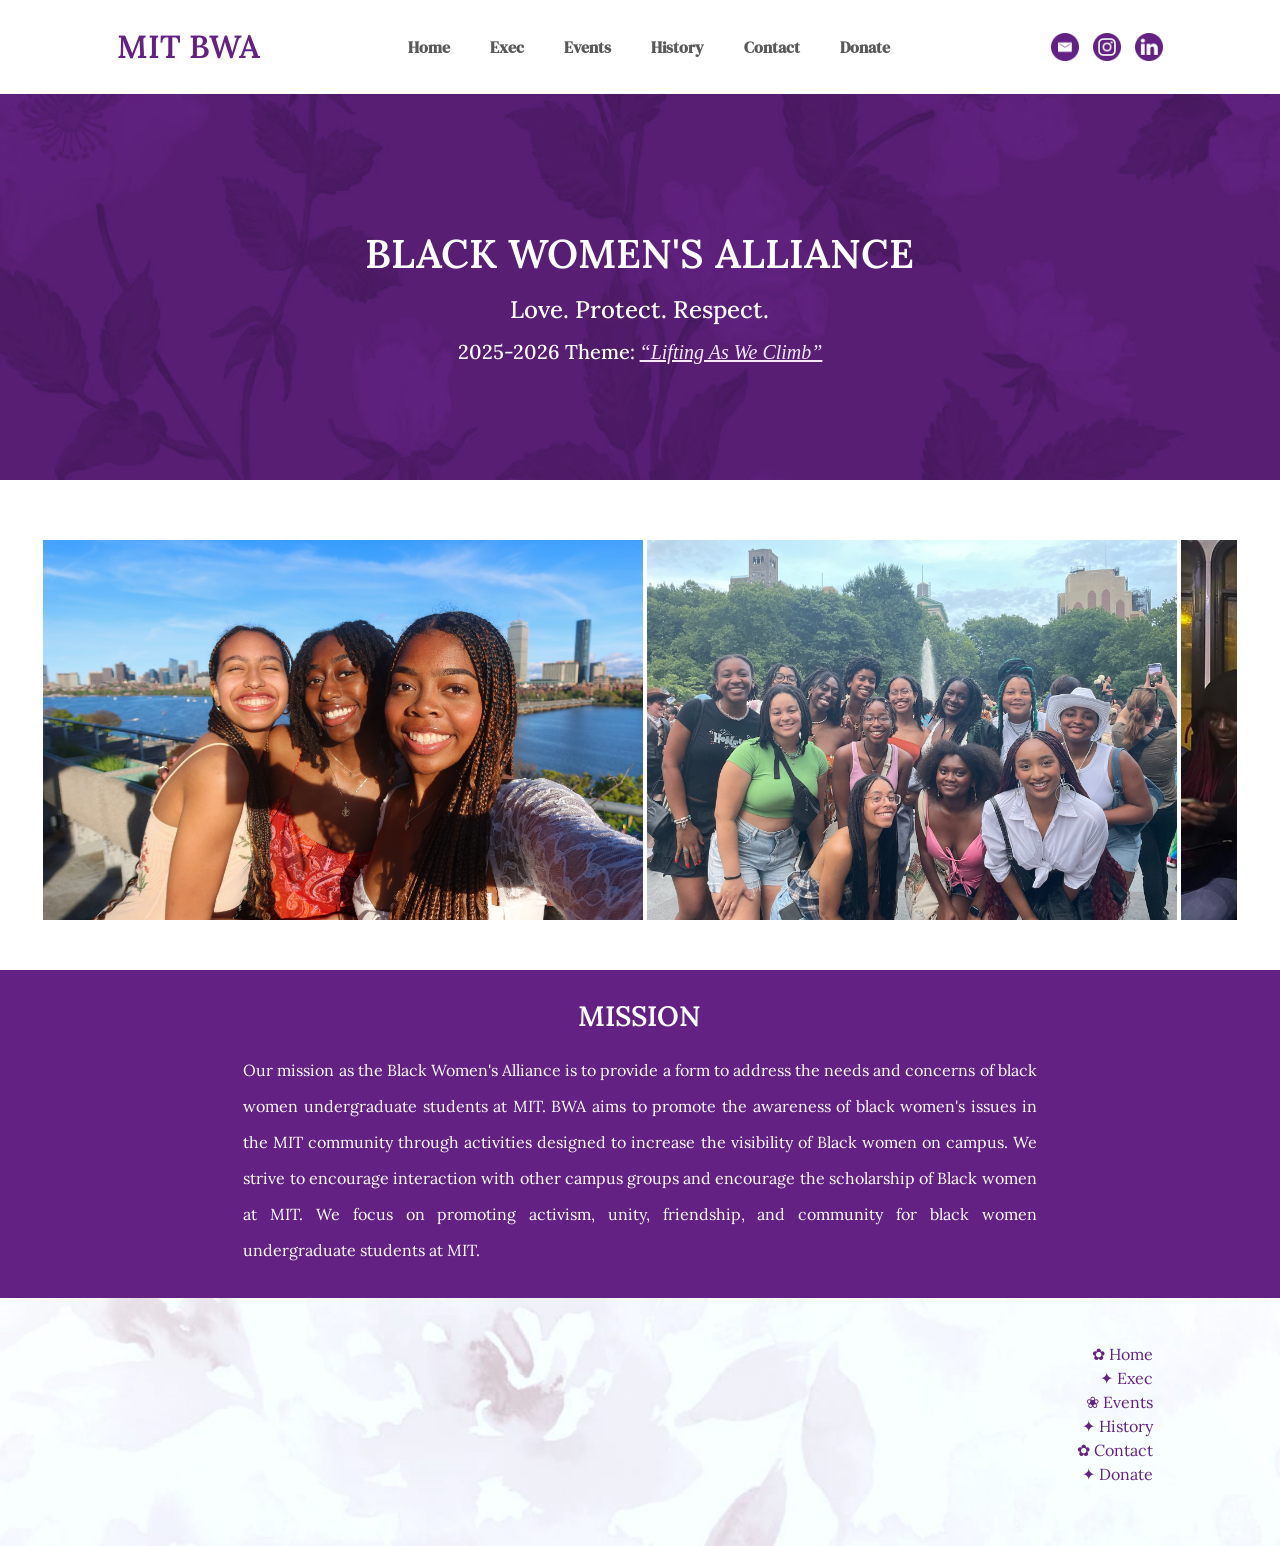
==== commit 3de77caf: "Update index.html" ====
--- a/index.html
+++ b/index.html
@@ -176,7 +176,7 @@
                         <h1 class="section-header">Black Women's Alliance</h1>
                         <h4 style="text-align: center;">Love. Protect. Respect.</h4>
                         <h5 style="text-align: center; margin-top: 15px;">
-    2025 Theme: 
+    2025-2026 Theme: 
     <a href="https://tnmuseum.org/junior-curators/posts/lifting-as-we-climb-mary-church-terrell-and-the-19th-amendment" 
        target="_blank" 
        style="color: #f5e8ff; font-style: italic; text-decoration: underline;">
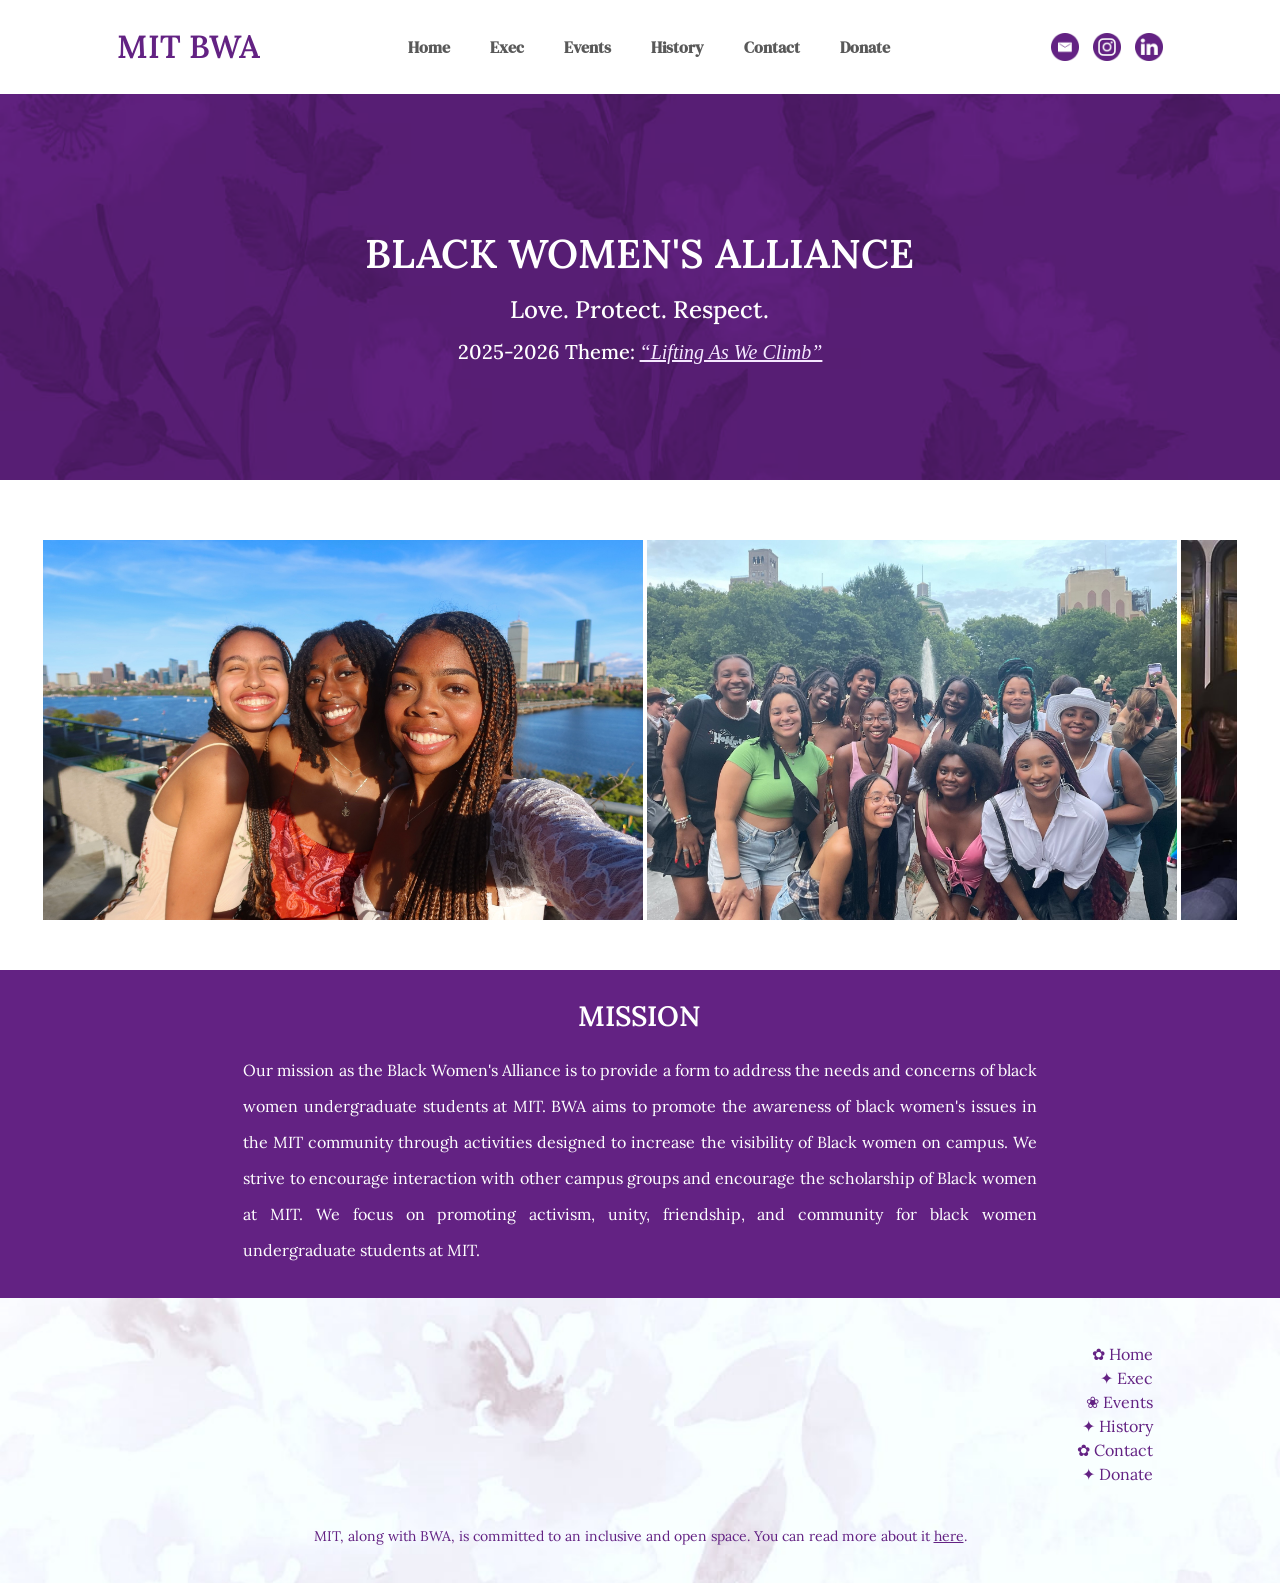
==== commit 77329331: "Update index.html" ====
--- a/index.html
+++ b/index.html
@@ -252,6 +252,12 @@
                             style="color: #632283; text-decoration: none;">✦ History</a><br><a href="contact.html"
                             style="color: #632283; text-decoration: none;">✿ Contact</a><br><a href="donate.html"
                             style="color: #632283; text-decoration: none;">✦ Donate</a><br><br></p>
+                    <p style="font-family: 'Lora', serif; font-size: 14px;">
+                        MIT, along with BWA, is committed to an inclusive and open space.
+                        You can read more about it
+                        <a href="https://accessibility.mit.edu" target="_blank" rel="noopener noreferrer"
+                           style="color: #632283; text-decoration: underline;">here</a>.
+                    </p>
                 </div>
             </div>
         </div>
@@ -260,4 +266,4 @@
     </div>
 </body>
 
-</html>+</html>
